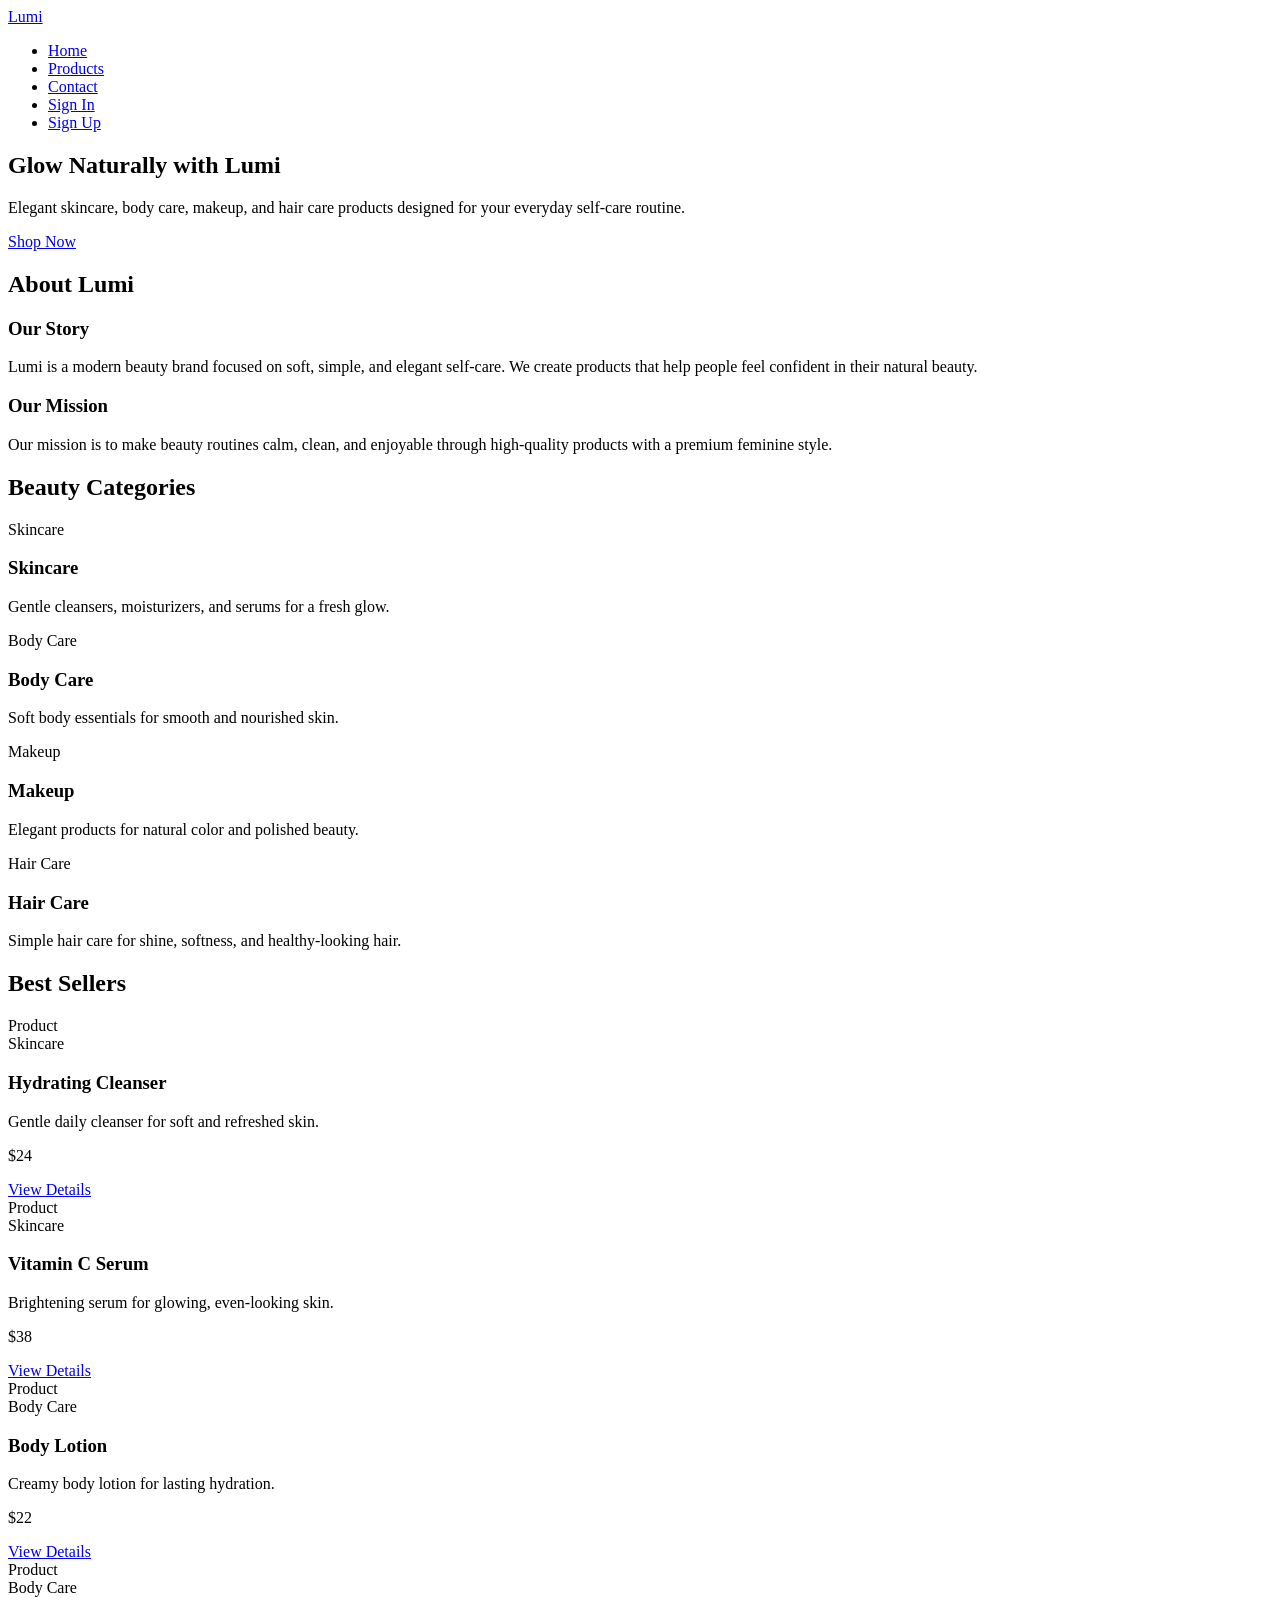
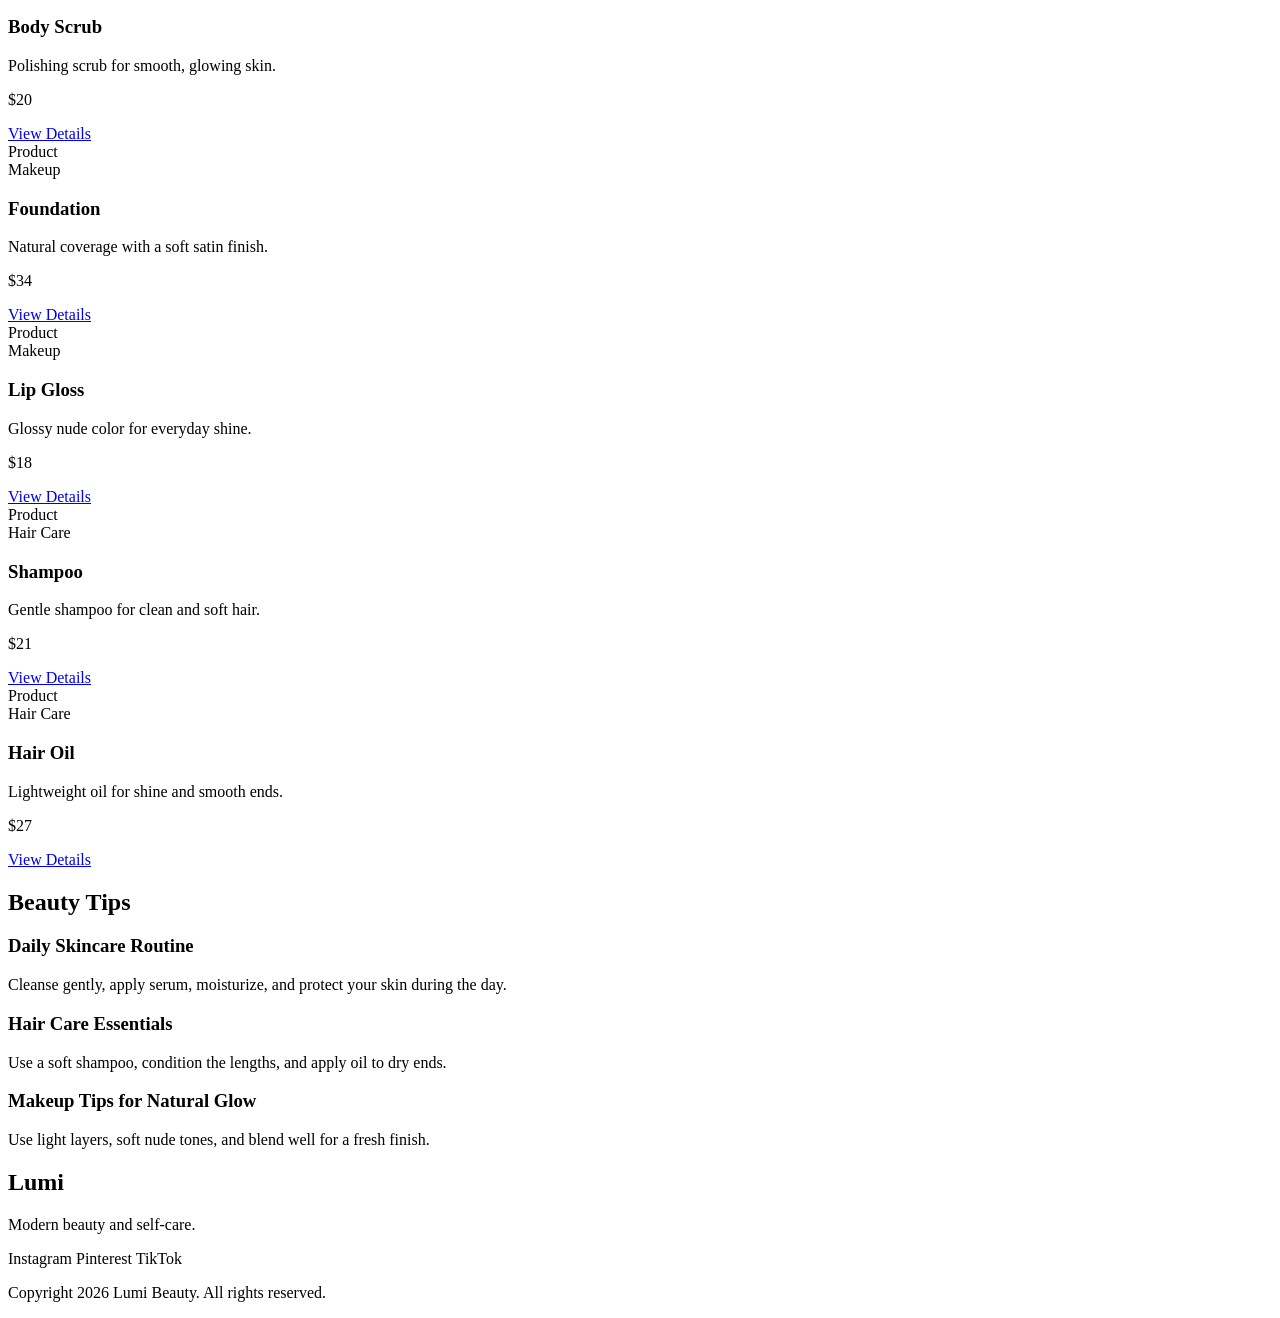
==== index.html @ 739fa2cb "add only index.html" ====
<!DOCTYPE html>
<html lang="en">
<head>
  <meta charset="UTF-8">
  <meta name="viewport" content="width=device-width, initial-scale=1.0">
  <title>Lumi Beauty | Home</title>
  <link rel="stylesheet" href="css/style.css">
</head>
<body>
  <header class="site-header">
    <nav class="nav">
      <a class="nav__logo" href="index.html">Lumi</a>
      <ul class="nav__list">
        <li><a class="nav__link nav__link--active" href="index.html">Home</a></li>
        <li><a class="nav__link" href="products.html">Products</a></li>
        <li><a class="nav__link" href="contact.html">Contact</a></li>
        <li><a class="nav__link" href="signin.html">Sign In</a></li>
        <li><a class="nav__link nav__link--button" href="signup.html">Sign Up</a></li>
      </ul>
    </nav>
  </header>

  <main>
    <section class="hero">
      <div class="hero__content">
        <h1 class="hero__title">Glow Naturally with Lumi</h1>
        <p class="hero__text">Elegant skincare, body care, makeup, and hair care products designed for your everyday self-care routine.</p>
        <a class="button button--primary" href="products.html">Shop Now</a>
      </div>
    </section>

    <section class="section about">
      <div class="section__inner">
        <h2 class="section__title">About Lumi</h2>
        <article class="about__card">
          <h3 class="about__subtitle">Our Story</h3>
          <p>Lumi is a modern beauty brand focused on soft, simple, and elegant self-care. We create products that help people feel confident in their natural beauty.</p>
        </article>
        <article class="about__card">
          <h3 class="about__subtitle">Our Mission</h3>
          <p>Our mission is to make beauty routines calm, clean, and enjoyable through high-quality products with a premium feminine style.</p>
        </article>
      </div>
    </section>

    <section class="section section--soft">
      <div class="section__inner">
        <h2 class="section__title">Beauty Categories</h2>
        <div class="category-grid">
          <article class="category-card">
            <div class="category-card__image">Skincare</div>
            <h3 class="category-card__title">Skincare</h3>
            <p class="category-card__text">Gentle cleansers, moisturizers, and serums for a fresh glow.</p>
          </article>
          <article class="category-card">
            <div class="category-card__image">Body Care</div>
            <h3 class="category-card__title">Body Care</h3>
            <p class="category-card__text">Soft body essentials for smooth and nourished skin.</p>
          </article>
          <article class="category-card">
            <div class="category-card__image">Makeup</div>
            <h3 class="category-card__title">Makeup</h3>
            <p class="category-card__text">Elegant products for natural color and polished beauty.</p>
          </article>
          <article class="category-card">
            <div class="category-card__image">Hair Care</div>
            <h3 class="category-card__title">Hair Care</h3>
            <p class="category-card__text">Simple hair care for shine, softness, and healthy-looking hair.</p>
          </article>
        </div>
      </div>
    </section>

    <section class="section">
      <div class="section__inner">
        <h2 class="section__title">Best Sellers</h2>
        <div class="product-grid product-grid--home">
          <article class="product-card">
            <div class="product-card__image">Product</div>
            <span class="product-card__category">Skincare</span>
            <h3 class="product-card__title">Hydrating Cleanser</h3>
            <p class="product-card__text">Gentle daily cleanser for soft and refreshed skin.</p>
            <p class="product-card__price">$24</p>
            <a class="button button--small" href="products.html">View Details</a>
          </article>
          <article class="product-card">
            <div class="product-card__image">Product</div>
            <span class="product-card__category">Skincare</span>
            <h3 class="product-card__title">Vitamin C Serum</h3>
            <p class="product-card__text">Brightening serum for glowing, even-looking skin.</p>
            <p class="product-card__price">$38</p>
            <a class="button button--small" href="products.html">View Details</a>
          </article>
          <article class="product-card">
            <div class="product-card__image">Product</div>
            <span class="product-card__category">Body Care</span>
            <h3 class="product-card__title">Body Lotion</h3>
            <p class="product-card__text">Creamy body lotion for lasting hydration.</p>
            <p class="product-card__price">$22</p>
            <a class="button button--small" href="products.html">View Details</a>
          </article>
          <article class="product-card">
            <div class="product-card__image">Product</div>
            <span class="product-card__category">Body Care</span>
            <h3 class="product-card__title">Body Scrub</h3>
            <p class="product-card__text">Polishing scrub for smooth, glowing skin.</p>
            <p class="product-card__price">$20</p>
            <a class="button button--small" href="products.html">View Details</a>
          </article>
          <article class="product-card">
            <div class="product-card__image">Product</div>
            <span class="product-card__category">Makeup</span>
            <h3 class="product-card__title">Foundation</h3>
            <p class="product-card__text">Natural coverage with a soft satin finish.</p>
            <p class="product-card__price">$34</p>
            <a class="button button--small" href="products.html">View Details</a>
          </article>
          <article class="product-card">
            <div class="product-card__image">Product</div>
            <span class="product-card__category">Makeup</span>
            <h3 class="product-card__title">Lip Gloss</h3>
            <p class="product-card__text">Glossy nude color for everyday shine.</p>
            <p class="product-card__price">$18</p>
            <a class="button button--small" href="products.html">View Details</a>
          </article>
          <article class="product-card">
            <div class="product-card__image">Product</div>
            <span class="product-card__category">Hair Care</span>
            <h3 class="product-card__title">Shampoo</h3>
            <p class="product-card__text">Gentle shampoo for clean and soft hair.</p>
            <p class="product-card__price">$21</p>
            <a class="button button--small" href="products.html">View Details</a>
          </article>
          <article class="product-card">
            <div class="product-card__image">Product</div>
            <span class="product-card__category">Hair Care</span>
            <h3 class="product-card__title">Hair Oil</h3>
            <p class="product-card__text">Lightweight oil for shine and smooth ends.</p>
            <p class="product-card__price">$27</p>
            <a class="button button--small" href="products.html">View Details</a>
          </article>
        </div>
      </div>
    </section>

    <section class="section section--soft">
      <div class="section__inner">
        <h2 class="section__title">Beauty Tips</h2>
        <div class="tip-grid">
          <article class="tip-card">
            <h3>Daily Skincare Routine</h3>
            <p>Cleanse gently, apply serum, moisturize, and protect your skin during the day.</p>
          </article>
          <article class="tip-card">
            <h3>Hair Care Essentials</h3>
            <p>Use a soft shampoo, condition the lengths, and apply oil to dry ends.</p>
          </article>
          <article class="tip-card">
            <h3>Makeup Tips for Natural Glow</h3>
            <p>Use light layers, soft nude tones, and blend well for a fresh finish.</p>
          </article>
        </div>
      </div>
    </section>
  </main>

  <footer class="footer">
    <div class="footer__inner">
      <div>
        <h2 class="footer__logo">Lumi</h2>
        <p>Modern beauty and self-care.</p>
      </div>
     
      
      <div class="footer__social">
        <span>Instagram</span>
        <span>Pinterest</span>
        <span>TikTok</span>
      </div>
    </div>
    <p class="footer__copy">Copyright 2026 Lumi Beauty. All rights reserved.</p>
  </footer>
</body>
</html>
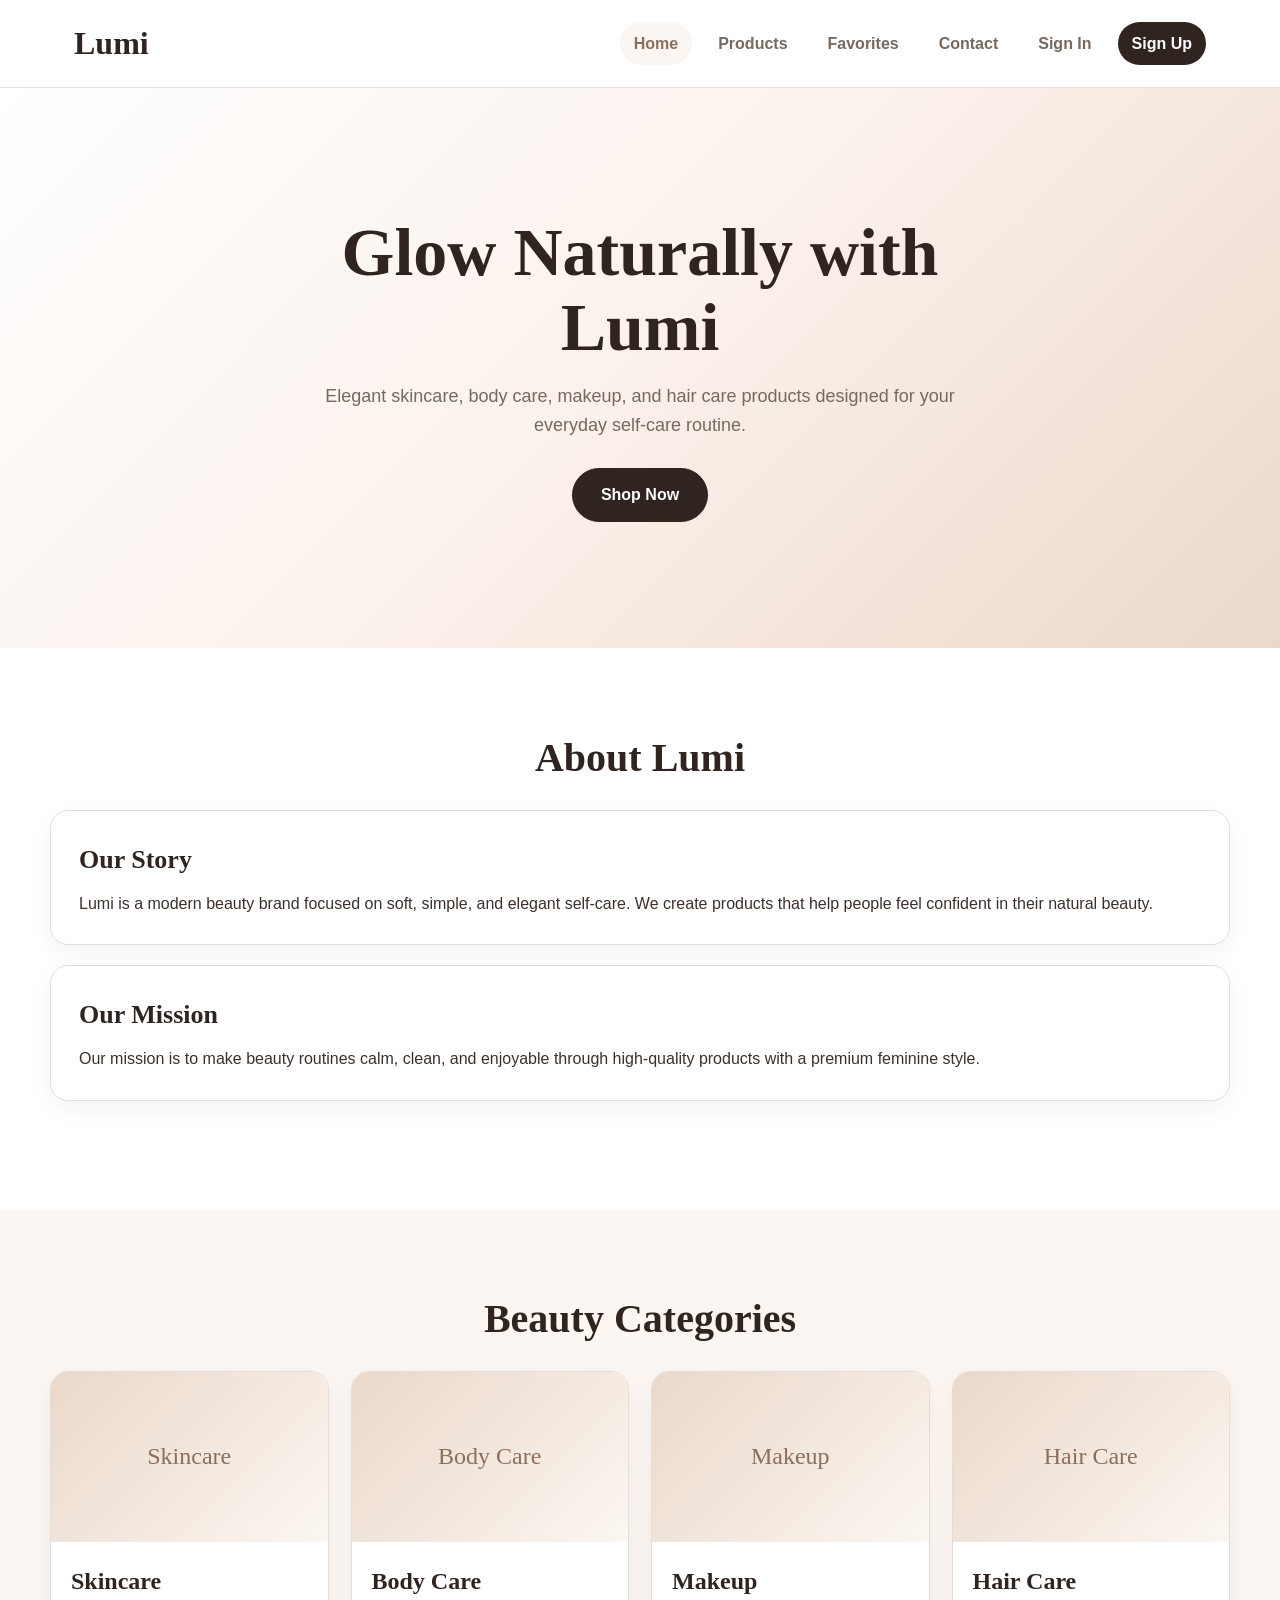
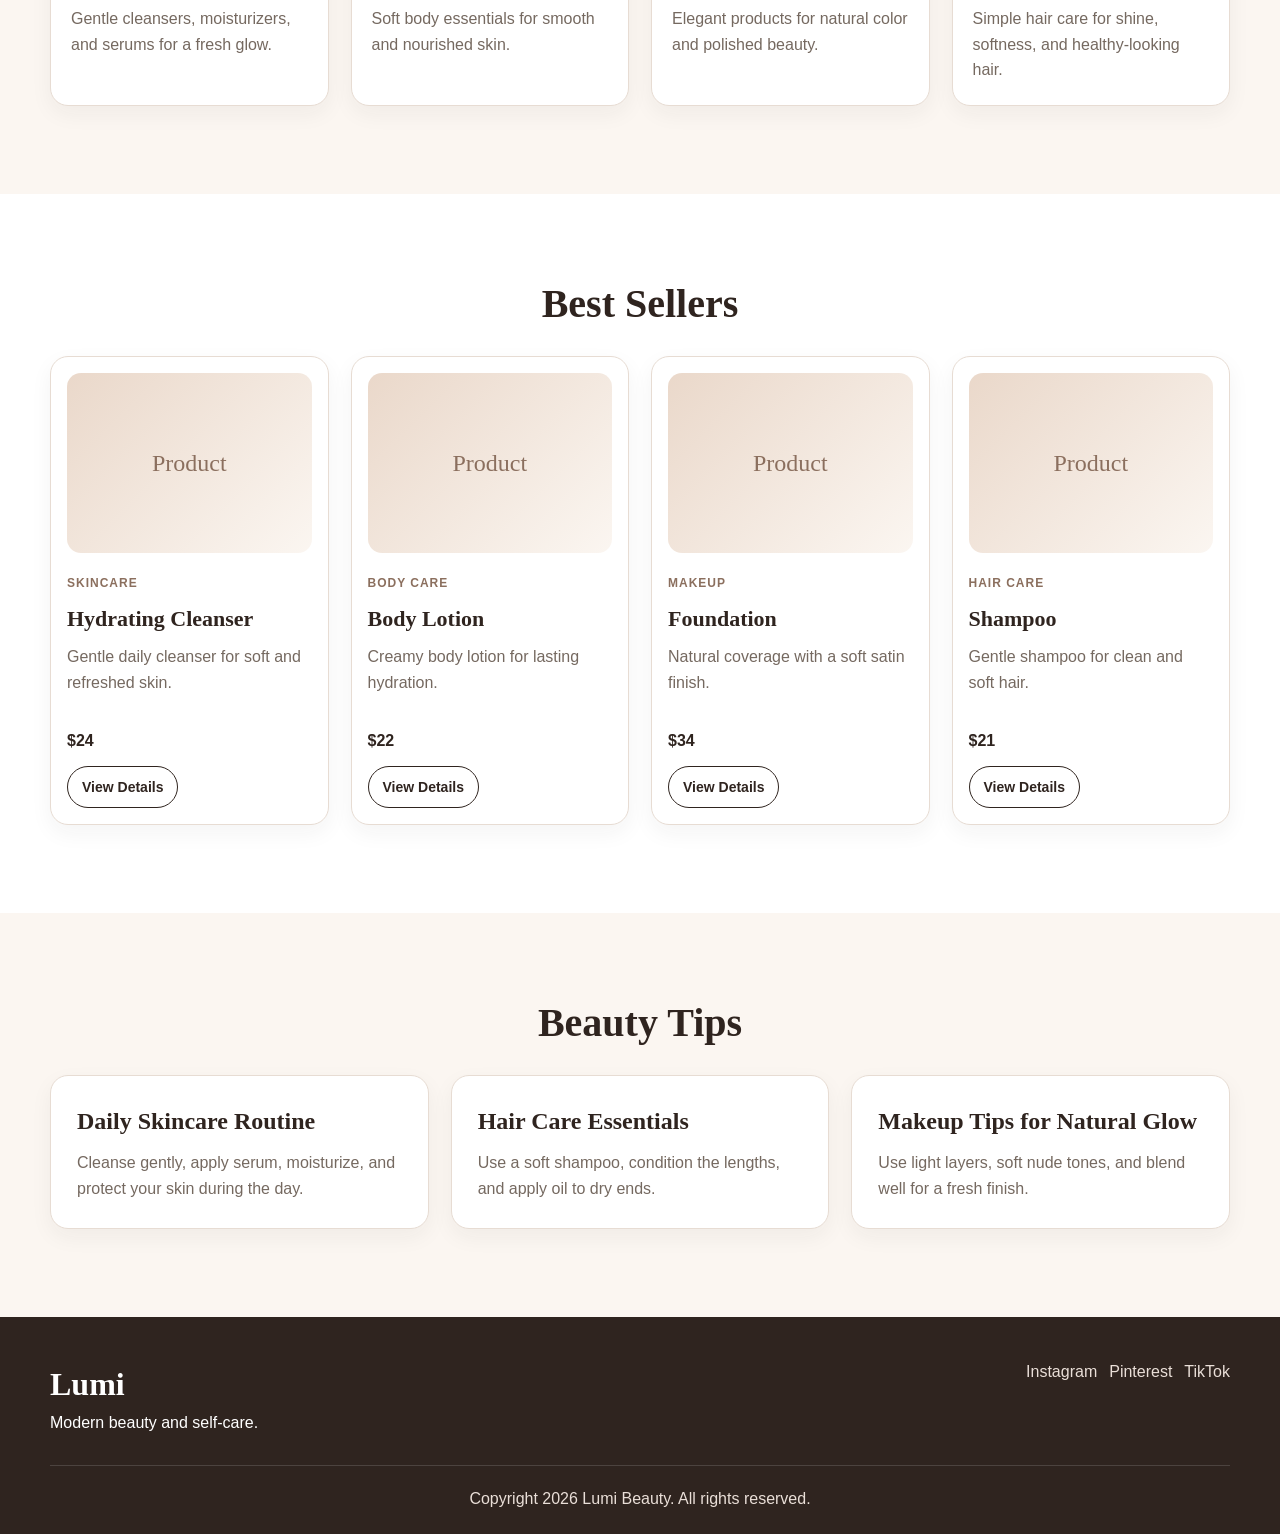
==== commit e7e706f9: "Add favorites page" ====
--- a/index.html
+++ b/index.html
@@ -13,6 +13,7 @@
       <ul class="nav__list">
         <li><a class="nav__link nav__link--active" href="index.html">Home</a></li>
         <li><a class="nav__link" href="products.html">Products</a></li>
+        <li><a class="nav__link" href="favorites.html">Favorites</a></li>
         <li><a class="nav__link" href="contact.html">Contact</a></li>
         <li><a class="nav__link" href="signin.html">Sign In</a></li>
         <li><a class="nav__link nav__link--button" href="signup.html">Sign Up</a></li>
@@ -83,14 +84,7 @@
             <p class="product-card__price">$24</p>
             <a class="button button--small" href="products.html">View Details</a>
           </article>
-          <article class="product-card">
-            <div class="product-card__image">Product</div>
-            <span class="product-card__category">Skincare</span>
-            <h3 class="product-card__title">Vitamin C Serum</h3>
-            <p class="product-card__text">Brightening serum for glowing, even-looking skin.</p>
-            <p class="product-card__price">$38</p>
-            <a class="button button--small" href="products.html">View Details</a>
-          </article>
+          
           <article class="product-card">
             <div class="product-card__image">Product</div>
             <span class="product-card__category">Body Care</span>
@@ -99,14 +93,7 @@
             <p class="product-card__price">$22</p>
             <a class="button button--small" href="products.html">View Details</a>
           </article>
-          <article class="product-card">
-            <div class="product-card__image">Product</div>
-            <span class="product-card__category">Body Care</span>
-            <h3 class="product-card__title">Body Scrub</h3>
-            <p class="product-card__text">Polishing scrub for smooth, glowing skin.</p>
-            <p class="product-card__price">$20</p>
-            <a class="button button--small" href="products.html">View Details</a>
-          </article>
+          
           <article class="product-card">
             <div class="product-card__image">Product</div>
             <span class="product-card__category">Makeup</span>
@@ -115,14 +102,7 @@
             <p class="product-card__price">$34</p>
             <a class="button button--small" href="products.html">View Details</a>
           </article>
-          <article class="product-card">
-            <div class="product-card__image">Product</div>
-            <span class="product-card__category">Makeup</span>
-            <h3 class="product-card__title">Lip Gloss</h3>
-            <p class="product-card__text">Glossy nude color for everyday shine.</p>
-            <p class="product-card__price">$18</p>
-            <a class="button button--small" href="products.html">View Details</a>
-          </article>
+         
           <article class="product-card">
             <div class="product-card__image">Product</div>
             <span class="product-card__category">Hair Care</span>
@@ -131,14 +111,7 @@
             <p class="product-card__price">$21</p>
             <a class="button button--small" href="products.html">View Details</a>
           </article>
-          <article class="product-card">
-            <div class="product-card__image">Product</div>
-            <span class="product-card__category">Hair Care</span>
-            <h3 class="product-card__title">Hair Oil</h3>
-            <p class="product-card__text">Lightweight oil for shine and smooth ends.</p>
-            <p class="product-card__price">$27</p>
-            <a class="button button--small" href="products.html">View Details</a>
-          </article>
+          
         </div>
       </div>
     </section>
--- a/css/style.css
+++ b/css/style.css
@@ -0,0 +1,557 @@
+:root {
+  --primary-color: #8b6f5e;
+  --secondary-color: #ead8ca;
+  --spacing: 24px;
+  --dark-color: #2f241f;
+  --text-color: #3d302b;
+  --muted-color: #756960;
+  --light-color: #ffffff;
+  --soft-color: #fbf6f1;
+  --border-color: #e7dcd3;
+  --shadow: 0 14px 35px rgba(47, 36, 31, 0.1);
+  --radius: 18px;
+  --transition: 0.3s ease;
+}
+
+* {
+  box-sizing: border-box;
+  margin: 0;
+  padding: 0;
+}
+
+html {
+  scroll-behavior: smooth;
+}
+
+body {
+  background: var(--light-color);
+  color: var(--text-color);
+  font-family: Arial, Helvetica, sans-serif;
+  line-height: 1.6;
+}
+
+a {
+  color: inherit;
+  text-decoration: none;
+}
+
+button,
+input,
+select {
+  font: inherit;
+}
+
+.site-header {
+  background: var(--light-color);
+  border-bottom: 1px solid var(--border-color);
+  position: sticky;
+  top: 0;
+  z-index: 10;
+}
+
+.nav {
+  align-items: center;
+  display: flex;
+  justify-content: space-between;
+  margin: 0 auto;
+  max-width: 1180px;
+  padding: 18px var(--spacing);
+}
+
+.nav__logo,
+.footer__logo {
+  color: var(--dark-color);
+  font-family: Georgia, "Times New Roman", serif;
+  font-size: 32px;
+  font-weight: 700;
+}
+
+.nav__list {
+  align-items: center;
+  display: flex;
+  gap: 12px;
+  list-style: none;
+}
+
+.nav__link {
+  border-radius: 999px;
+  color: var(--muted-color);
+  display: inline-block;
+  font-weight: 700;
+  padding: 9px 14px;
+  transition: var(--transition);
+}
+
+.nav__link:hover,
+.nav__link--active {
+  background: var(--soft-color);
+  color: var(--primary-color);
+}
+
+.nav__link--button {
+  background: var(--dark-color);
+  color: var(--light-color);
+}
+
+.nav__link--button:hover {
+  background: var(--primary-color);
+  color: var(--light-color);
+}
+
+.hero {
+  align-items: center;
+  background: linear-gradient(135deg, #ffffff, #fbf1eb, #ead8ca);
+  display: flex;
+  min-height: 560px;
+  padding: 80px var(--spacing);
+  text-align: center;
+}
+
+.hero__content {
+  margin: 0 auto;
+  max-width: 760px;
+}
+
+.hero__title,
+.page-hero__title,
+.section__title,
+.auth-card__title {
+  color: var(--dark-color);
+  font-family: Georgia, "Times New Roman", serif;
+  line-height: 1.1;
+}
+
+.hero__title {
+  font-size: 60px;
+  margin-bottom: 18px;
+}
+
+.hero__text {
+  color: var(--muted-color);
+  font-size: 18px;
+  margin: 0 auto 28px;
+  max-width: 650px;
+}
+
+.button {
+  border: 1px solid var(--dark-color);
+  border-radius: 999px;
+  cursor: pointer;
+  display: inline-block;
+  font-weight: 700;
+  text-align: center;
+  transition: var(--transition);
+}
+
+.button:hover {
+  transform: translateY(-2px);
+}
+
+.button--primary {
+  background: var(--dark-color);
+  color: var(--light-color);
+  padding: 13px 28px;
+}
+
+.button--primary:hover {
+  background: var(--primary-color);
+  border-color: var(--primary-color);
+  box-shadow: var(--shadow);
+}
+
+.button--small {
+  background: transparent;
+  color: var(--dark-color);
+  font-size: 14px;
+  margin-top: 12px;
+  padding: 9px 14px;
+}
+
+.button--small:hover {
+  background: var(--dark-color);
+  color: var(--light-color);
+}
+
+.section {
+  padding: 72px var(--spacing);
+}
+
+.section--soft {
+  background: var(--soft-color);
+}
+
+.section__inner {
+  margin: 0 auto;
+  max-width: 1180px;
+}
+
+.section__title {
+  font-size: 40px;
+  margin-bottom: 30px;
+  text-align: center;
+}
+
+.about__card,
+.category-card,
+.product-card,
+.tip-card,
+.auth-card {
+  background: var(--light-color);
+  border: 1px solid var(--border-color);
+  border-radius: var(--radius);
+  box-shadow: 0 8px 22px rgba(47, 36, 31, 0.05);
+}
+
+.about__card {
+  margin-bottom: 20px;
+  padding: 28px;
+}
+
+.about__subtitle {
+  color: var(--dark-color);
+  font-family: Georgia, "Times New Roman", serif;
+  font-size: 26px;
+  margin-bottom: 10px;
+}
+
+.category-grid {
+  display: grid;
+  gap: 22px;
+  grid-template-columns: repeat(4, 1fr);
+}
+
+.category-card,
+.product-card,
+.tip-card {
+  overflow: hidden;
+  transition: var(--transition);
+}
+
+.category-card:hover,
+.product-card:hover,
+.tip-card:hover {
+  box-shadow: var(--shadow);
+  transform: translateY(-6px);
+}
+
+.category-card__image,
+.product-card__image {
+  align-items: center;
+  background: linear-gradient(135deg, var(--secondary-color), var(--soft-color));
+  color: var(--primary-color);
+  display: flex;
+  font-family: Georgia, "Times New Roman", serif;
+  font-size: 24px;
+  height: 170px;
+  justify-content: center;
+}
+
+.category-card__title,
+.product-card__title,
+.tip-card h3 {
+  color: var(--dark-color);
+  font-family: Georgia, "Times New Roman", serif;
+}
+
+.category-card__title {
+  font-size: 24px;
+  padding: 20px 20px 6px;
+}
+
+.category-card__text {
+  color: var(--muted-color);
+  padding: 0 20px 22px;
+}
+
+.product-grid {
+  display: grid;
+  gap: 22px;
+  grid-template-columns: repeat(3, 1fr);
+}
+
+.product-grid--home {
+  grid-template-columns: repeat(4, 1fr);
+}
+
+.product-card {
+  padding: 16px;
+}
+
+.product-card__image {
+  border-radius: 14px;
+  height: 180px;
+  margin-bottom: 16px;
+}
+
+.product-card__category {
+  color: var(--primary-color);
+  display: inline-block;
+  font-size: 12px;
+  font-weight: 700;
+  letter-spacing: 1px;
+  margin-bottom: 8px;
+  text-transform: uppercase;
+}
+
+.product-card__title {
+  font-size: 22px;
+  margin-bottom: 8px;
+}
+
+.product-card__text {
+  color: var(--muted-color);
+  min-height: 72px;
+}
+
+.product-card__price {
+  color: var(--dark-color);
+  font-weight: 700;
+  margin-top: 12px;
+}
+
+.favorites-empty {
+  background: var(--soft-color);
+  border: 1px solid var(--border-color);
+  border-radius: var(--radius);
+  margin: 0 auto;
+  max-width: 560px;
+  padding: 36px;
+  text-align: center;
+}
+
+.favorites-empty h2 {
+  color: var(--dark-color);
+  font-family: Georgia, "Times New Roman", serif;
+  font-size: 32px;
+  margin-bottom: 10px;
+}
+
+.favorites-empty p {
+  color: var(--muted-color);
+  margin-bottom: 22px;
+}
+
+.tip-grid {
+  display: grid;
+  gap: 22px;
+  grid-template-columns: repeat(3, 1fr);
+}
+
+.tip-card {
+  padding: 26px;
+}
+
+.tip-card h3 {
+  font-size: 24px;
+  margin-bottom: 10px;
+}
+
+.tip-card p {
+  color: var(--muted-color);
+}
+
+.page-hero {
+  background: var(--soft-color);
+  padding: 72px var(--spacing);
+  text-align: center;
+}
+
+.page-hero__title {
+  font-size: 48px;
+  margin-bottom: 14px;
+}
+
+.page-hero__text {
+  color: var(--muted-color);
+  font-size: 18px;
+}
+
+
+.category-nav {
+  align-items: center;
+  background: var(--light-color);
+  border-bottom: 1px solid var(--border-color);
+  display: flex;
+  flex-wrap: wrap;
+  gap: 12px;
+  justify-content: center;
+  padding: 18px var(--spacing);
+}
+
+.category-nav__link {
+  border: 1px solid var(--border-color);
+  border-radius: 999px;
+  color: var(--primary-color);
+  font-weight: 700;
+  padding: 9px 16px;
+  transition: var(--transition);
+}
+
+.category-nav__link:hover {
+  background: var(--primary-color);
+  color: var(--light-color);
+}
+
+.form-field__textarea {
+  resize: vertical;
+  min-height: 130px;
+}
+
+.auth {
+  align-items: center;
+  background: linear-gradient(135deg, #ffffff, #fbf3ed);
+  display: flex;
+  justify-content: center;
+  min-height: 680px;
+  padding: 48px var(--spacing);
+}
+
+.auth__section {
+  max-width: 460px;
+  width: 100%;
+}
+
+.auth-card {
+  padding: 34px;
+}
+
+.auth-card__title {
+  font-size: 38px;
+  margin-bottom: 24px;
+  text-align: center;
+}
+
+.form-field {
+  margin-bottom: 18px;
+}
+
+.form-field__label {
+  color: var(--dark-color);
+  display: block;
+  font-weight: 700;
+  margin-bottom: 7px;
+}
+
+.form-field__input {
+  border: 1px solid var(--border-color);
+  border-radius: 12px;
+  outline: none;
+  padding: 12px 14px;
+  width: 100%;
+}
+
+.form-field__input:focus {
+  border-color: var(--primary-color);
+  box-shadow: 0 0 0 4px rgba(139, 111, 94, 0.12);
+}
+
+.form-check {
+  align-items: center;
+  display: flex;
+  gap: 10px;
+  margin: 18px 0;
+}
+
+.form-check__input {
+  accent-color: var(--primary-color);
+}
+
+.form-check__label {
+  color: var(--muted-color);
+}
+
+.auth-card__button {
+  width: 100%;
+}
+
+.auth-card__text {
+  color: var(--muted-color);
+  margin-top: 18px;
+  text-align: center;
+}
+
+.auth-card__text a {
+  color: var(--primary-color);
+  font-weight: 700;
+}
+
+.footer {
+  background: var(--dark-color);
+  color: var(--light-color);
+  padding: 42px var(--spacing) 22px;
+}
+
+.footer__inner {
+  align-items: flex-start;
+  display: flex;
+  gap: 28px;
+  justify-content: space-between;
+  margin: 0 auto;
+  max-width: 1180px;
+}
+
+.footer__logo {
+  color: var(--light-color);
+}
+
+.footer__social {
+  display: flex;
+  flex-wrap: wrap;
+  gap: 12px;
+}
+
+.footer__social span,
+.footer__copy {
+  color: #eadfd8;
+}
+
+.footer__copy {
+  border-top: 1px solid rgba(255, 255, 255, 0.14);
+  margin: 30px auto 0;
+  max-width: 1180px;
+  padding-top: 20px;
+  text-align: center;
+}
+
+@media (max-width: 600px) {
+  :root {
+    --spacing: 18px;
+  }
+
+  .nav,
+  .nav__list,
+  .footer__inner {
+    flex-direction: column;
+  }
+
+  .hero__title {
+    font-size: 40px;
+  }
+
+  .page-hero__title,
+  .section__title {
+    font-size: 34px;
+  }
+
+  .category-grid,
+  .product-grid,
+  .product-grid--home,
+  .tip-grid {
+    grid-template-columns: 1fr;
+  }
+
+  .auth-card {
+    padding: 24px;
+  }
+}
+
+@media (min-width: 1024px) {
+  .section {
+    padding-bottom: 88px;
+    padding-top: 88px;
+  }
+
+  .hero__title {
+    font-size: 68px;
+  }
+}
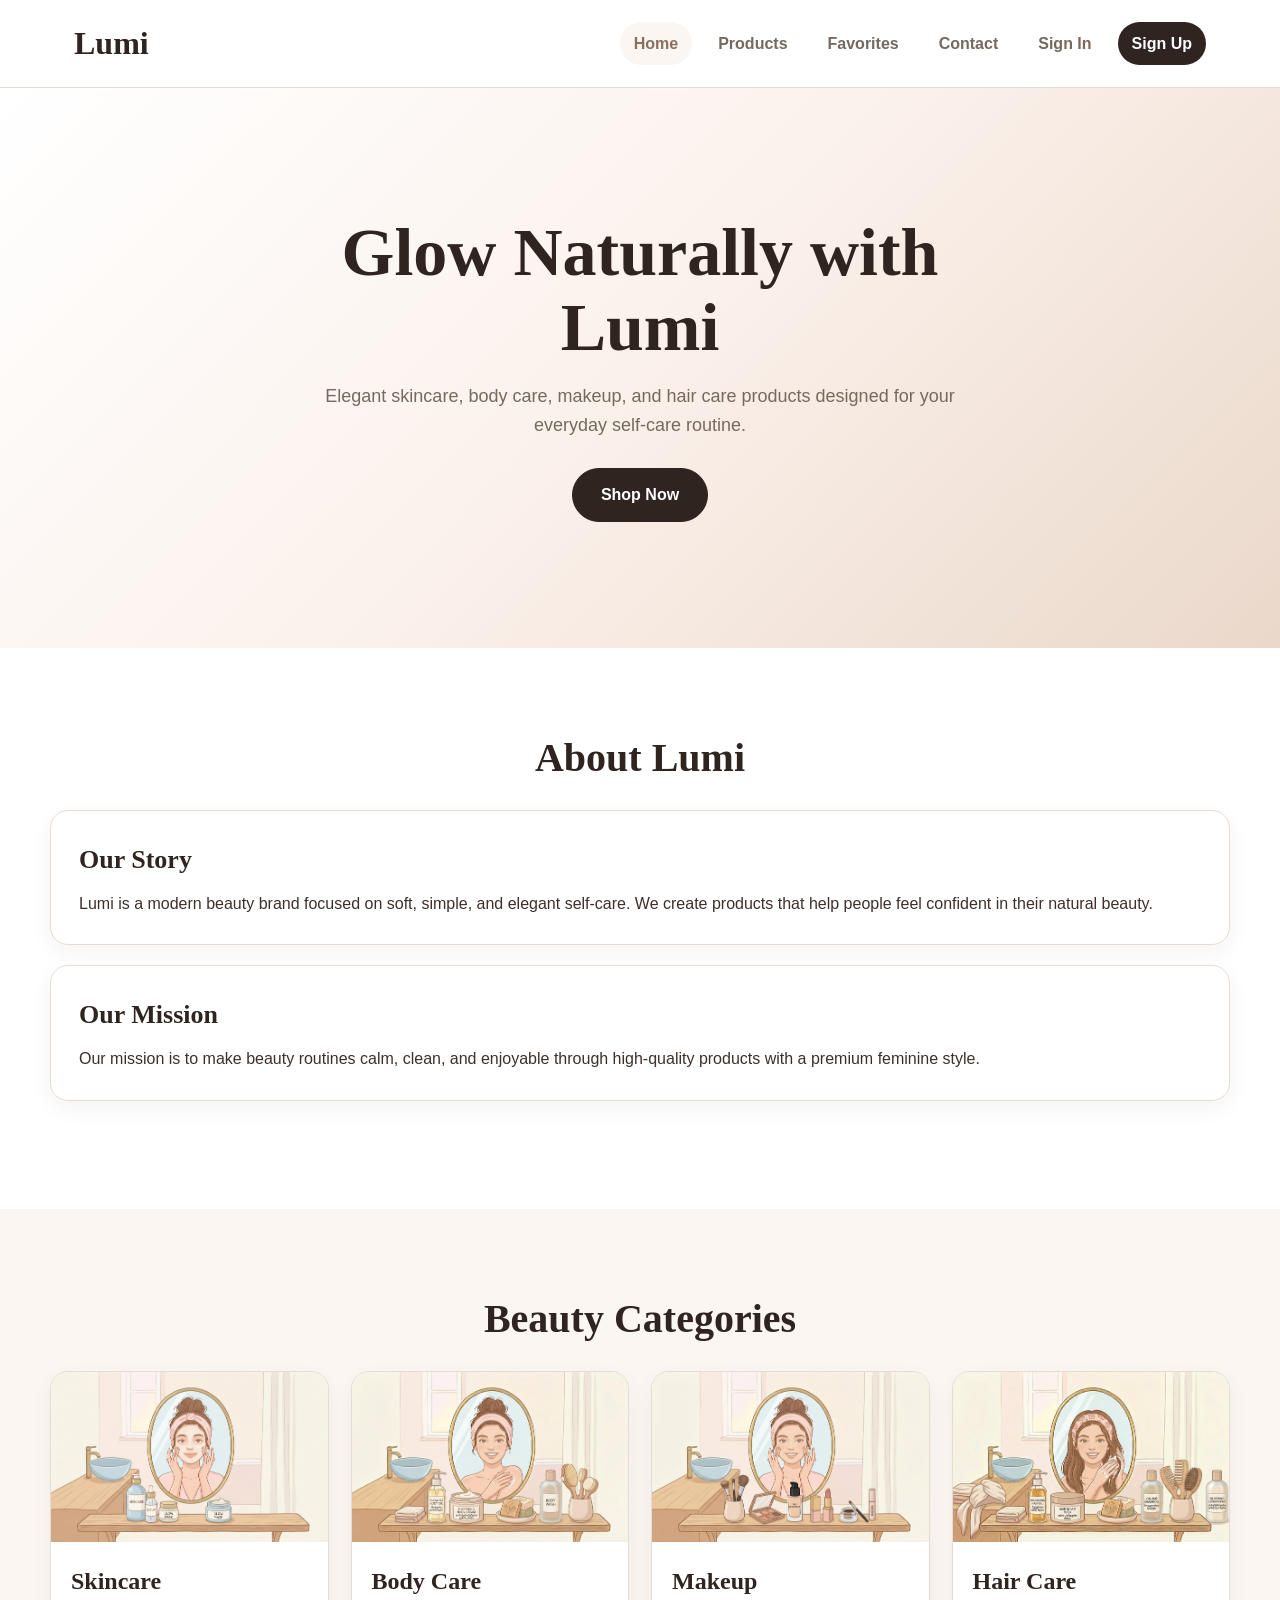
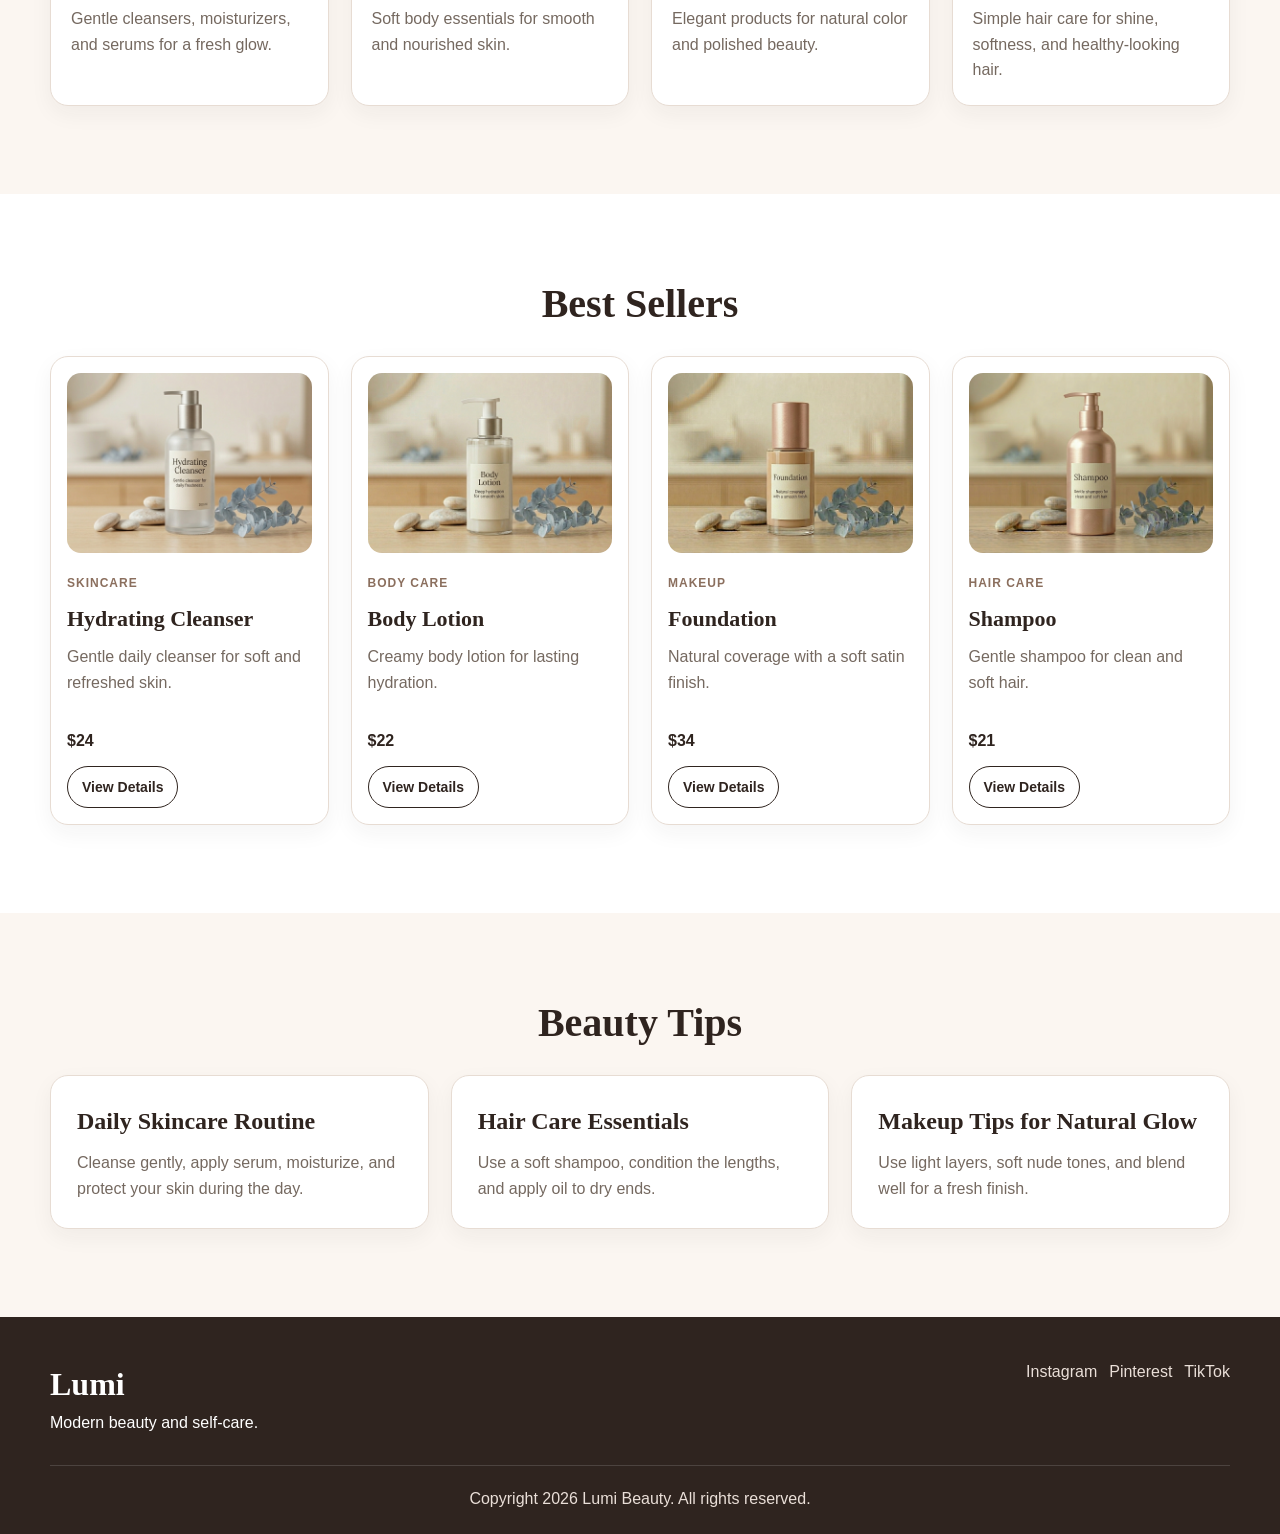
==== commit bcd79f67: "Added images and updated styles" ====
--- a/index.html
+++ b/index.html
@@ -47,24 +47,34 @@
     <section class="section section--soft">
       <div class="section__inner">
         <h2 class="section__title">Beauty Categories</h2>
+
         <div class="category-grid">
           <article class="category-card">
-            <div class="category-card__image">Skincare</div>
+            <div class="category-card__image">
+              <img src="assets/skincare.png" alt="skincare category image">
+            </div>
             <h3 class="category-card__title">Skincare</h3>
             <p class="category-card__text">Gentle cleansers, moisturizers, and serums for a fresh glow.</p>
           </article>
+
           <article class="category-card">
-            <div class="category-card__image">Body Care</div>
+            <div class="category-card__image">
+              <img src="assets/bodycare.png" alt="body care category image">
+            </div>
             <h3 class="category-card__title">Body Care</h3>
             <p class="category-card__text">Soft body essentials for smooth and nourished skin.</p>
           </article>
           <article class="category-card">
-            <div class="category-card__image">Makeup</div>
+            <div class="category-card__image">
+              <img src="assets/makeup.png" alt="makeup category image">
+                </div>
             <h3 class="category-card__title">Makeup</h3>
             <p class="category-card__text">Elegant products for natural color and polished beauty.</p>
           </article>
           <article class="category-card">
-            <div class="category-card__image">Hair Care</div>
+            <div class="category-card__image">
+              <img src="assets/haircare.png" alt="hair care category image">
+              </div>
             <h3 class="category-card__title">Hair Care</h3>
             <p class="category-card__text">Simple hair care for shine, softness, and healthy-looking hair.</p>
           </article>
@@ -75,9 +85,12 @@
     <section class="section">
       <div class="section__inner">
         <h2 class="section__title">Best Sellers</h2>
+
         <div class="product-grid product-grid--home">
           <article class="product-card">
-            <div class="product-card__image">Product</div>
+            <div class="product-card__image">
+              <img src="assets/skincare1.png" alt="Hydrating Cleanser image">
+            </div>
             <span class="product-card__category">Skincare</span>
             <h3 class="product-card__title">Hydrating Cleanser</h3>
             <p class="product-card__text">Gentle daily cleanser for soft and refreshed skin.</p>
@@ -86,7 +99,9 @@
           </article>
           
           <article class="product-card">
-            <div class="product-card__image">Product</div>
+            <div class="product-card__image">
+              <img src="assets/bodycare1.png" alt="Body Lotion image">
+            </div>
             <span class="product-card__category">Body Care</span>
             <h3 class="product-card__title">Body Lotion</h3>
             <p class="product-card__text">Creamy body lotion for lasting hydration.</p>
@@ -95,7 +110,9 @@
           </article>
           
           <article class="product-card">
-            <div class="product-card__image">Product</div>
+            <div class="product-card__image">
+              <img src="assets/makeup1.png" alt="Foundation image">
+            </div>
             <span class="product-card__category">Makeup</span>
             <h3 class="product-card__title">Foundation</h3>
             <p class="product-card__text">Natural coverage with a soft satin finish.</p>
@@ -104,7 +121,9 @@
           </article>
          
           <article class="product-card">
-            <div class="product-card__image">Product</div>
+            <div class="product-card__image">
+              <img src="assets/haircare1.png" alt="Shampoo image">
+            </div>
             <span class="product-card__category">Hair Care</span>
             <h3 class="product-card__title">Shampoo</h3>
             <p class="product-card__text">Gentle shampoo for clean and soft hair.</p>
--- a/css/style.css
+++ b/css/style.css
@@ -244,6 +244,7 @@
   font-size: 24px;
   height: 170px;
   justify-content: center;
+  overflow: hidden;
 }
 
 .category-card__title,
@@ -283,6 +284,14 @@
   margin-bottom: 16px;
 }
 
+.product-card__image img,
+.category-card__image img {
+  width: 100%;
+  height: 100%;
+  object-fit: cover;
+  display: block;
+}
+
 .product-card__category {
   color: var(--primary-color);
   display: inline-block;
@@ -309,28 +318,6 @@
   margin-top: 12px;
 }
 
-.favorites-empty {
-  background: var(--soft-color);
-  border: 1px solid var(--border-color);
-  border-radius: var(--radius);
-  margin: 0 auto;
-  max-width: 560px;
-  padding: 36px;
-  text-align: center;
-}
-
-.favorites-empty h2 {
-  color: var(--dark-color);
-  font-family: Georgia, "Times New Roman", serif;
-  font-size: 32px;
-  margin-bottom: 10px;
-}
-
-.favorites-empty p {
-  color: var(--muted-color);
-  margin-bottom: 22px;
-}
-
 .tip-grid {
   display: grid;
   gap: 22px;
@@ -365,7 +352,6 @@
   color: var(--muted-color);
   font-size: 18px;
 }
-
 
 .category-nav {
   align-items: center;
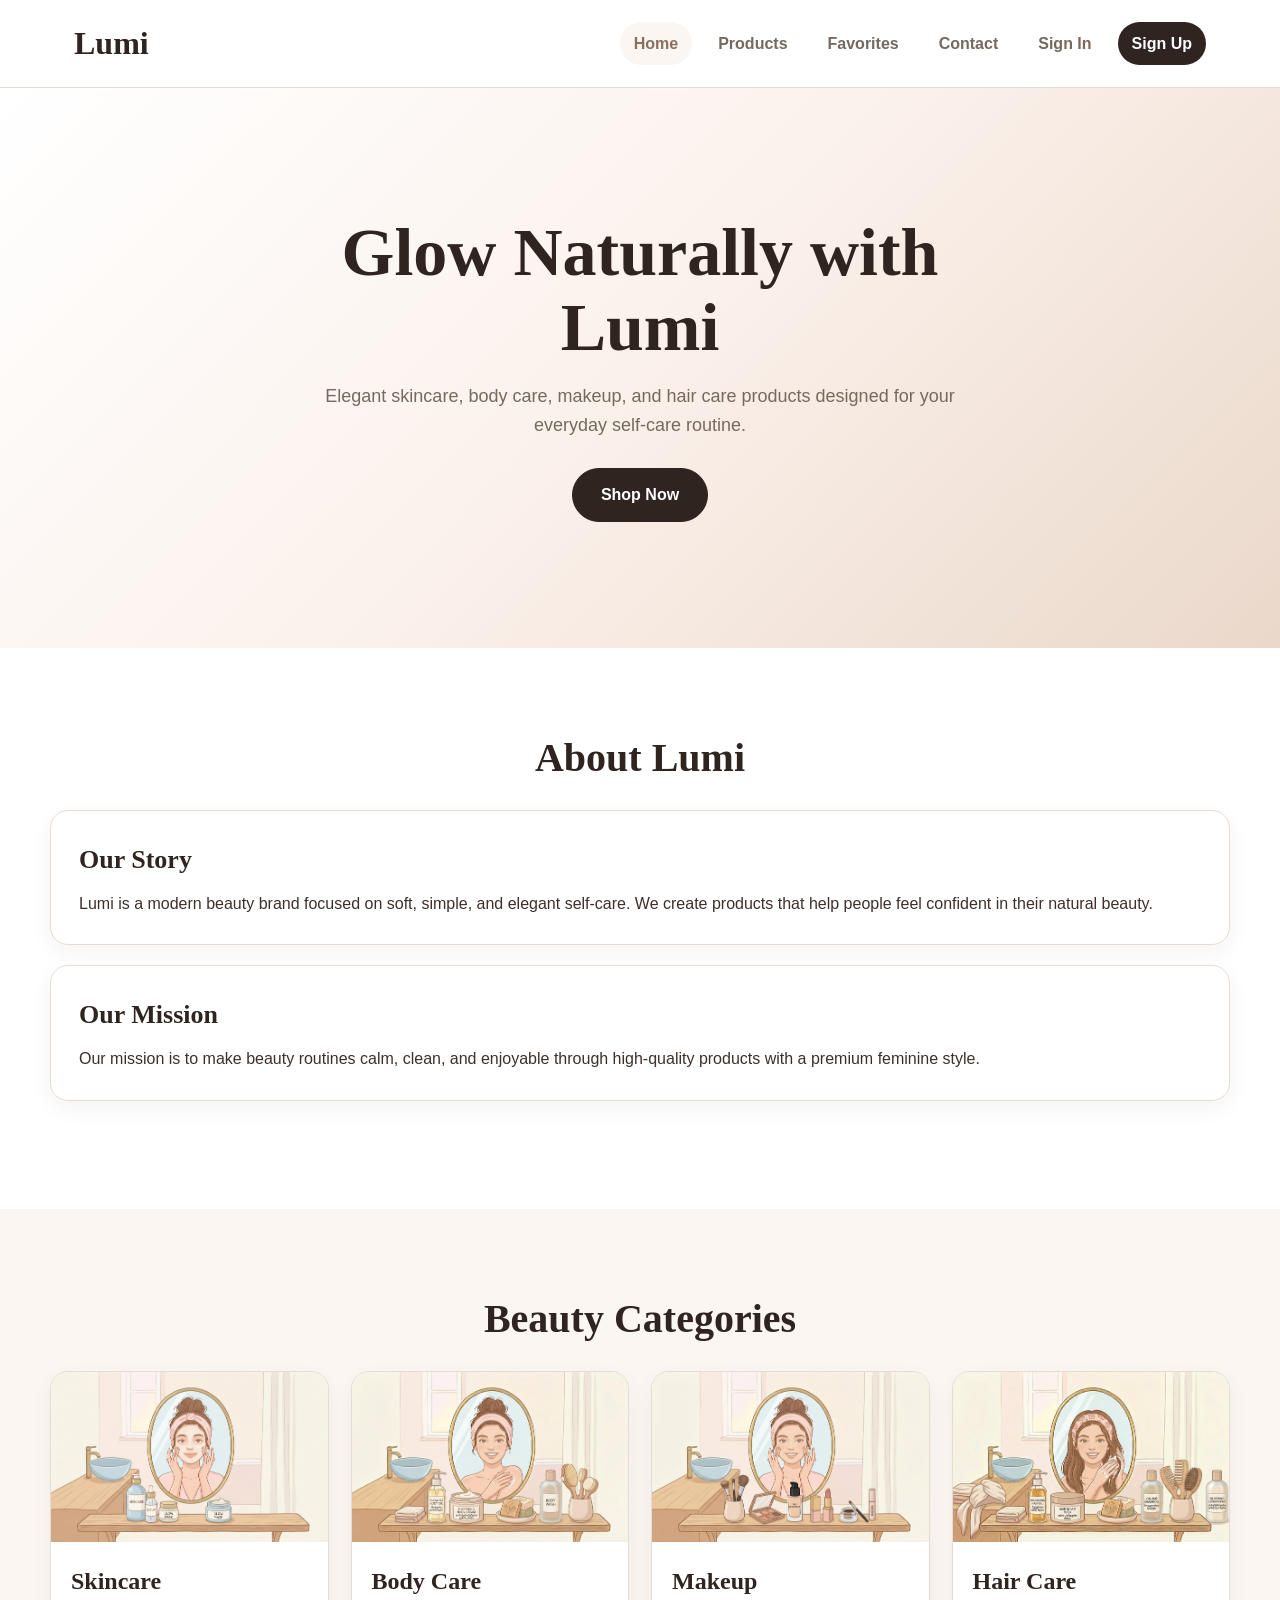
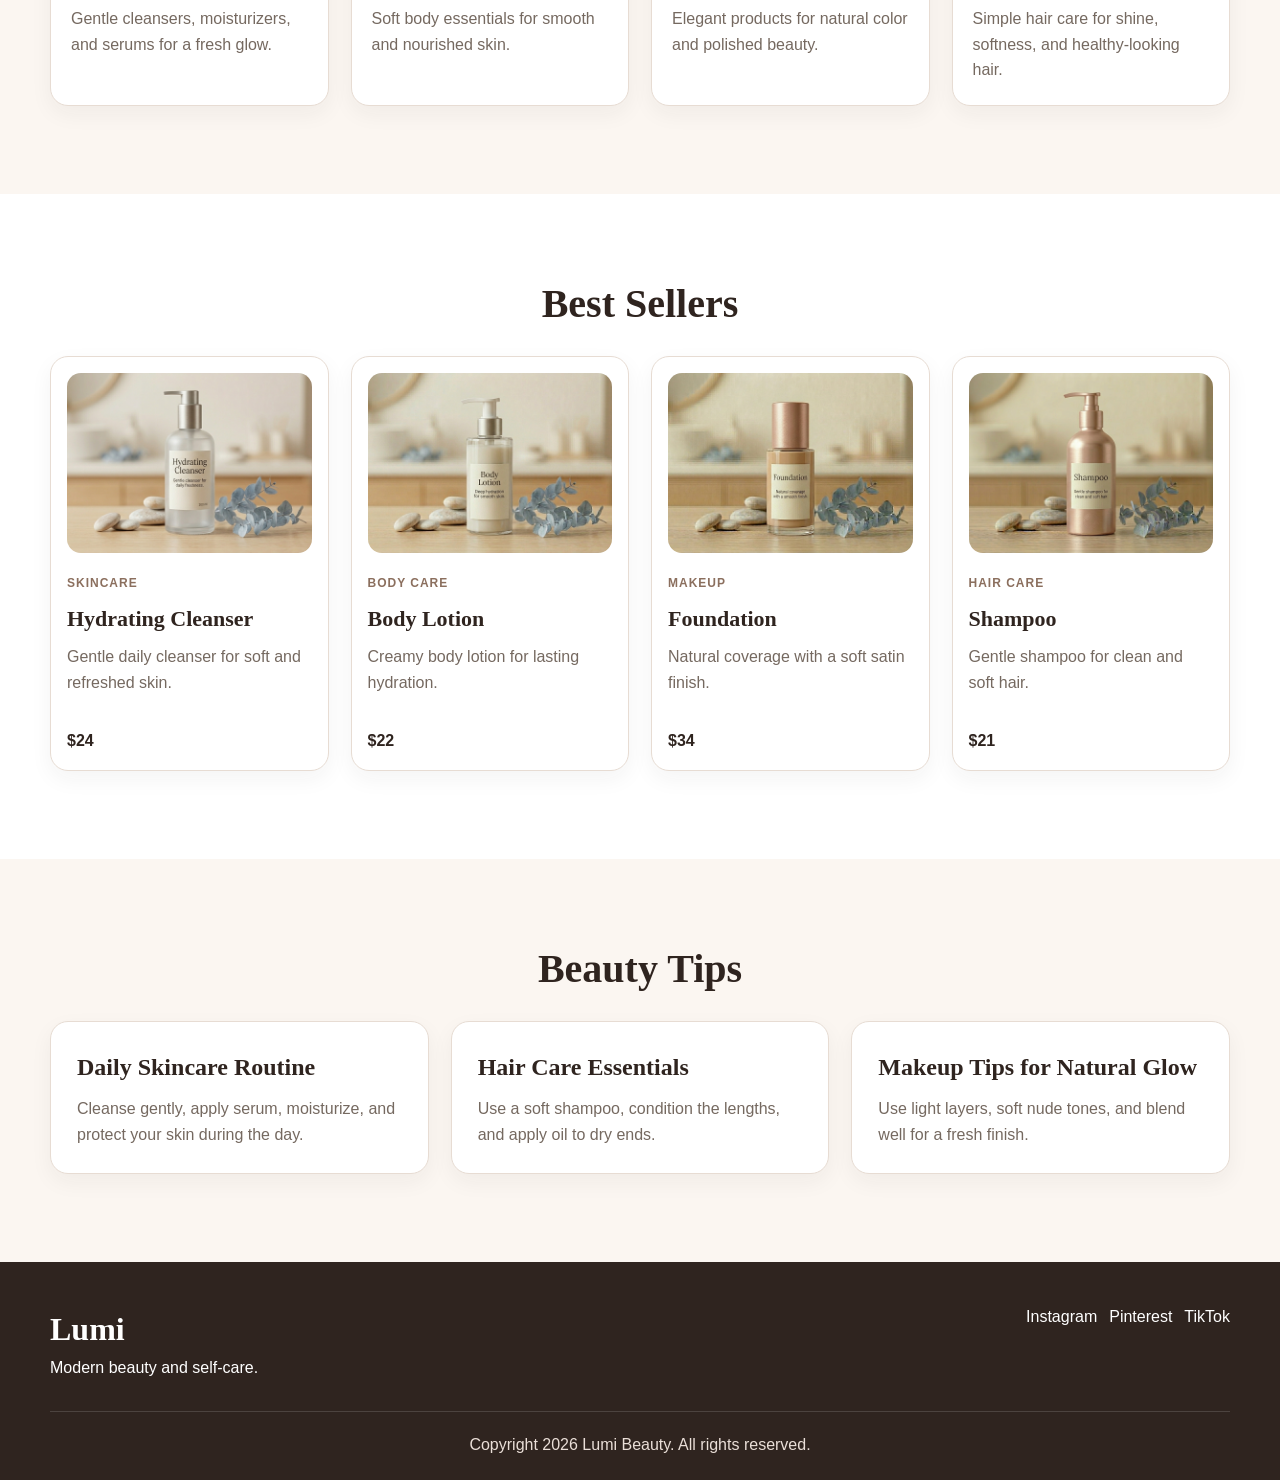
==== commit 0b1c76d4: "Update social links and footer" ====
--- a/index.html
+++ b/index.html
@@ -95,7 +95,6 @@
             <h3 class="product-card__title">Hydrating Cleanser</h3>
             <p class="product-card__text">Gentle daily cleanser for soft and refreshed skin.</p>
             <p class="product-card__price">$24</p>
-            <a class="button button--small" href="products.html">View Details</a>
           </article>
           
           <article class="product-card">
@@ -106,7 +105,6 @@
             <h3 class="product-card__title">Body Lotion</h3>
             <p class="product-card__text">Creamy body lotion for lasting hydration.</p>
             <p class="product-card__price">$22</p>
-            <a class="button button--small" href="products.html">View Details</a>
           </article>
           
           <article class="product-card">
@@ -117,7 +115,6 @@
             <h3 class="product-card__title">Foundation</h3>
             <p class="product-card__text">Natural coverage with a soft satin finish.</p>
             <p class="product-card__price">$34</p>
-            <a class="button button--small" href="products.html">View Details</a>
           </article>
          
           <article class="product-card">
@@ -128,7 +125,6 @@
             <h3 class="product-card__title">Shampoo</h3>
             <p class="product-card__text">Gentle shampoo for clean and soft hair.</p>
             <p class="product-card__price">$21</p>
-            <a class="button button--small" href="products.html">View Details</a>
           </article>
           
         </div>
@@ -164,10 +160,11 @@
       </div>
      
       
-      <div class="footer__social">
-        <span>Instagram</span>
-        <span>Pinterest</span>
-        <span>TikTok</span>
+        <div class="footer__social">
+          <a href="https://instagram.com" target="_blank">Instagram</a>
+          <a href="https://pinterest.com" target="_blank">Pinterest</a>
+          <a href="https://tiktok.com" target="_blank">TikTok</a>
+        </div>
       </div>
     </div>
     <p class="footer__copy">Copyright 2026 Lumi Beauty. All rights reserved.</p>
--- a/css/style.css
+++ b/css/style.css
@@ -486,13 +486,18 @@
   gap: 12px;
 }
 
-.footer__social span,
-.footer__copy {
-  color: #eadfd8;
+.footer__social a {
+  text-decoration: none;
+  transition: var(--transition);
+}
+
+.footer__social a:hover {
+  color: var(--primary-color);
 }
 
 .footer__copy {
   border-top: 1px solid rgba(255, 255, 255, 0.14);
+  color: #eadfd8;
   margin: 30px auto 0;
   max-width: 1180px;
   padding-top: 20px;
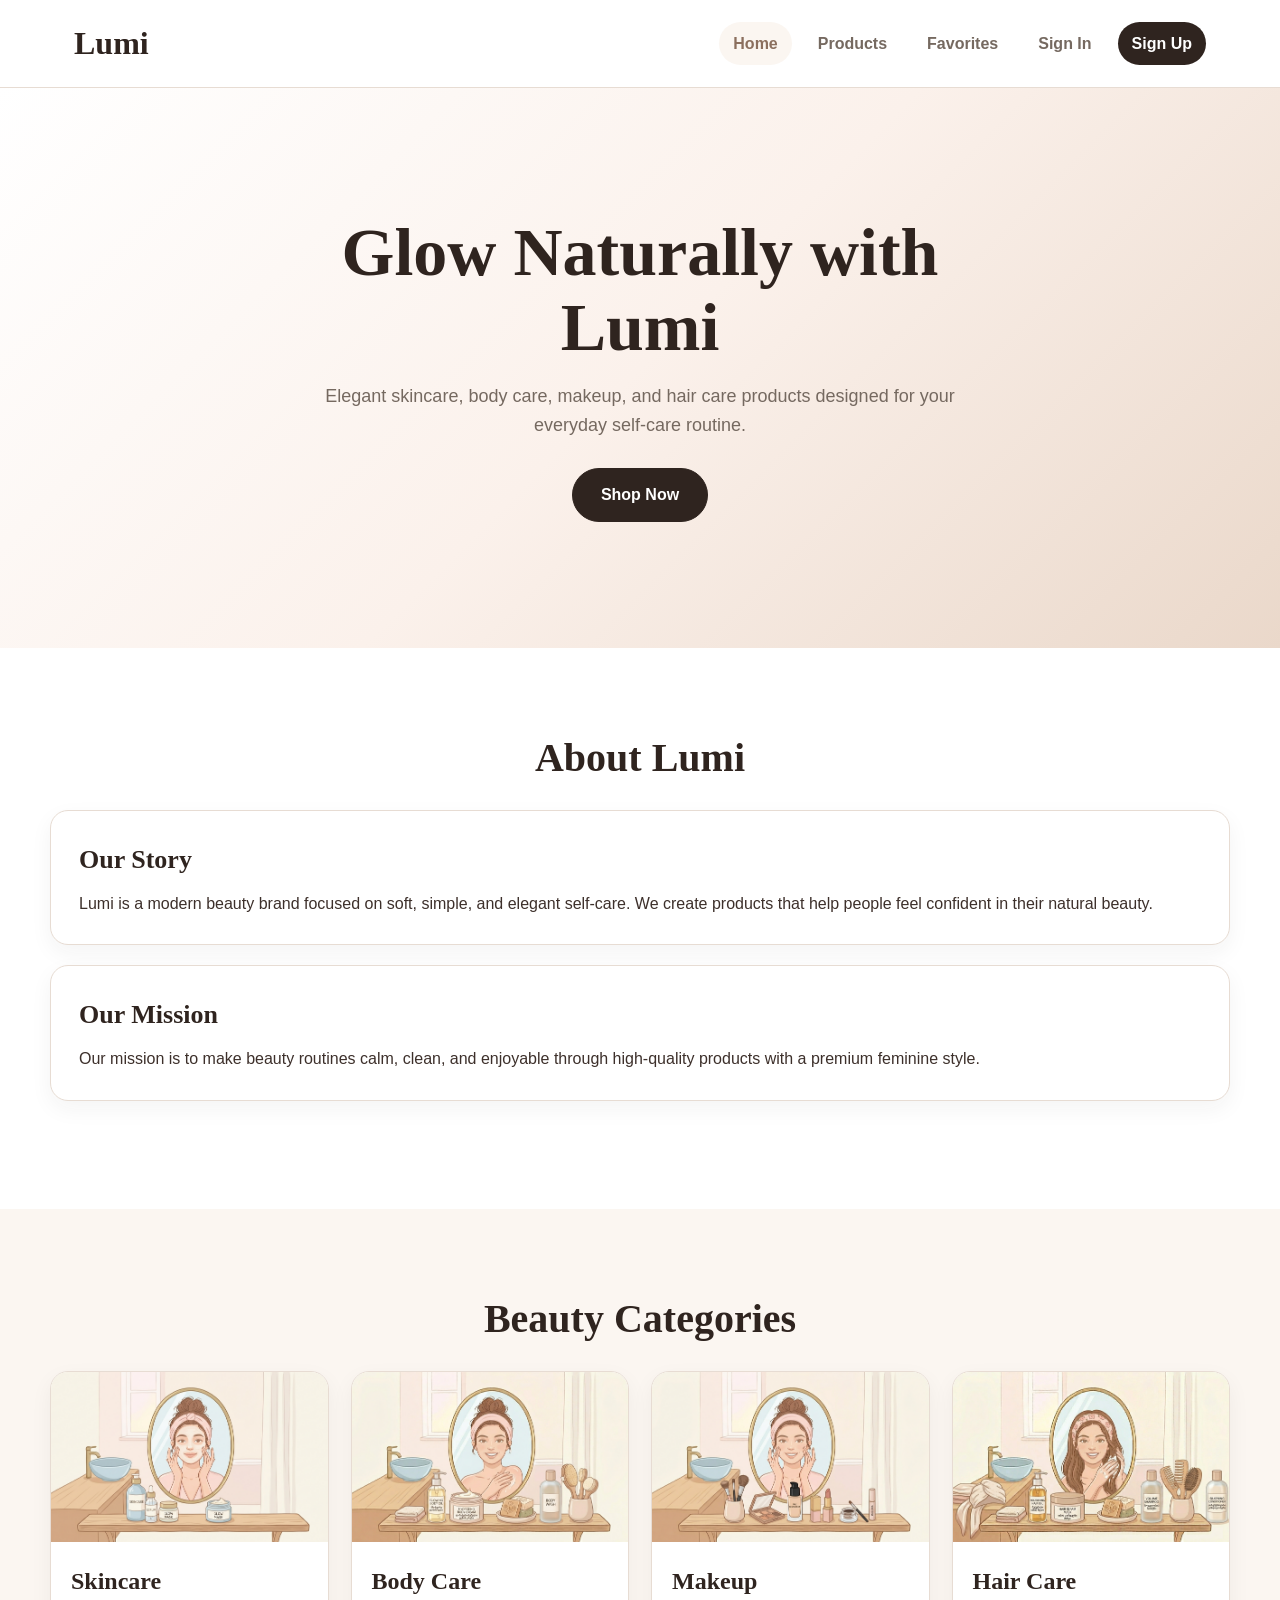
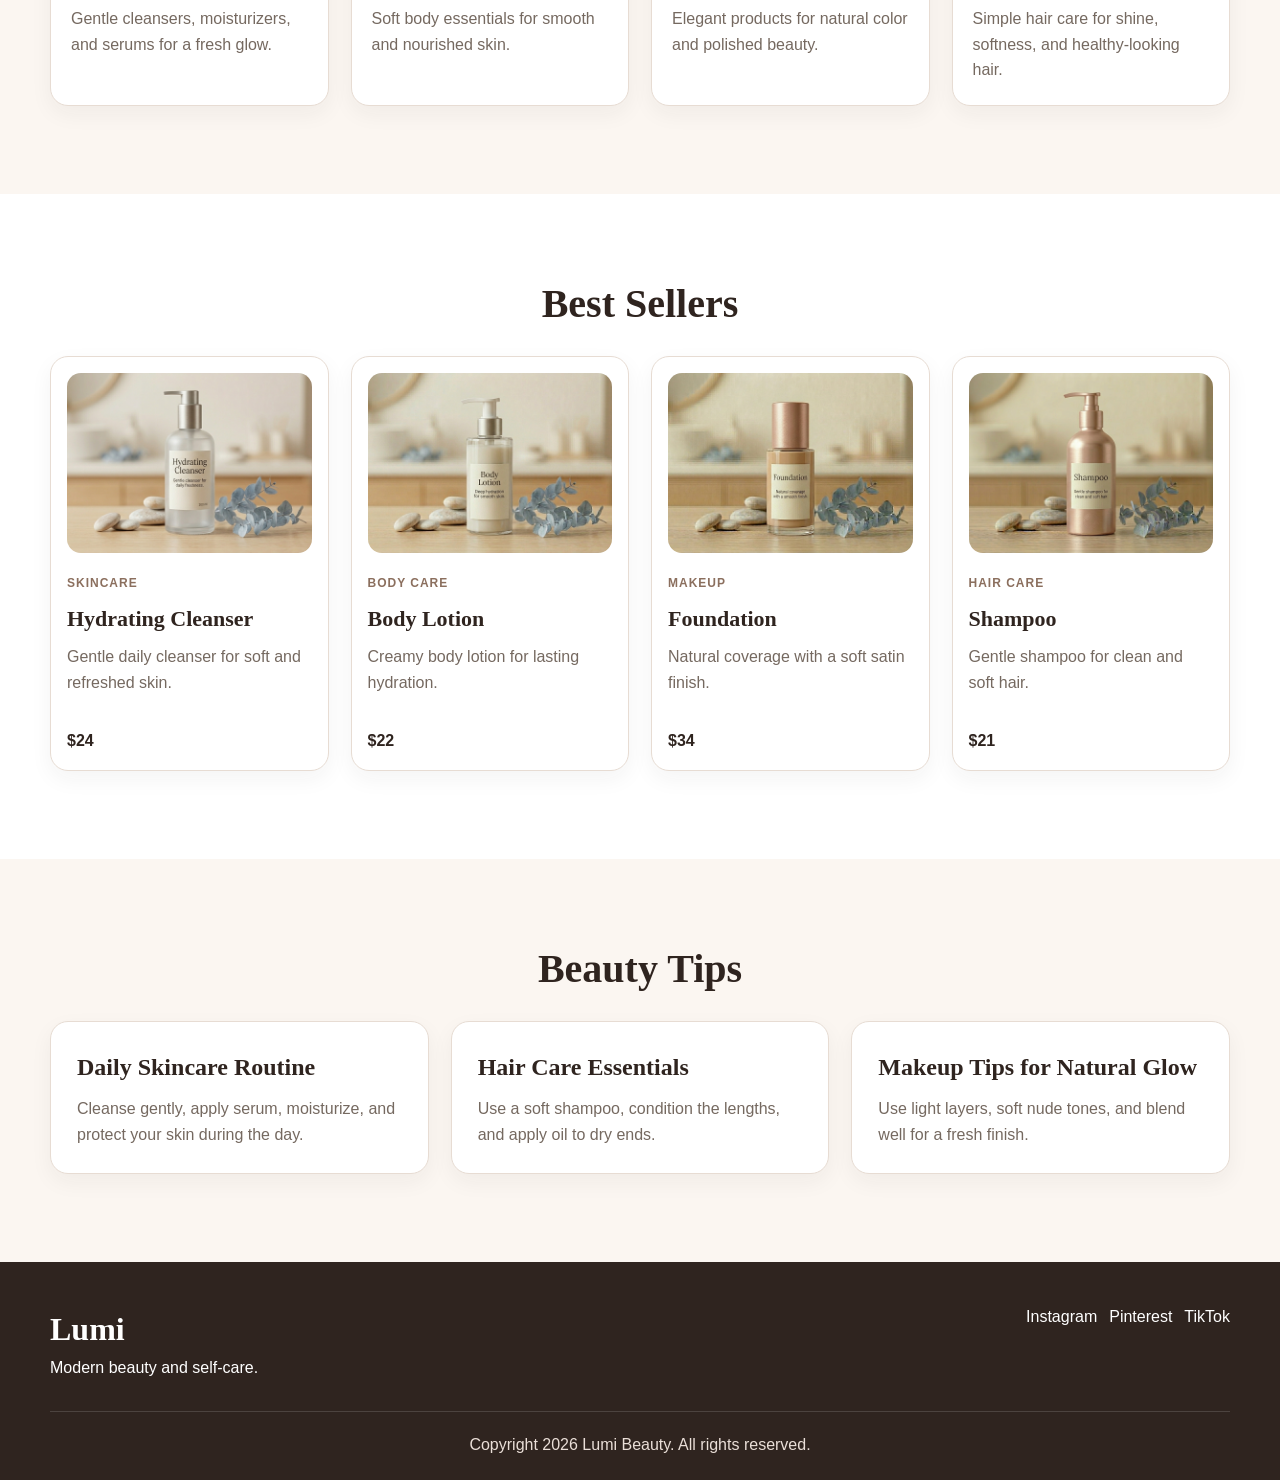
==== commit 87977345: "remove contact page, update project files" ====
--- a/index.html
+++ b/index.html
@@ -5,8 +5,14 @@
   <meta name="viewport" content="width=device-width, initial-scale=1.0">
   <title>Lumi Beauty | Home</title>
   <link rel="stylesheet" href="css/style.css">
+  <script type="module" src="js/index.js"></script>
 </head>
 <body>
+
+  <!--  SITE HEADER 
+       Sticky navigation bar shown on every page.
+       Logo on the left, nav links on the right.
+       "Home" is marked active with nav__link--active.        -->
   <header class="site-header">
     <nav class="nav">
       <a class="nav__logo" href="index.html">Lumi</a>
@@ -14,7 +20,6 @@
         <li><a class="nav__link nav__link--active" href="index.html">Home</a></li>
         <li><a class="nav__link" href="products.html">Products</a></li>
         <li><a class="nav__link" href="favorites.html">Favorites</a></li>
-        <li><a class="nav__link" href="contact.html">Contact</a></li>
         <li><a class="nav__link" href="signin.html">Sign In</a></li>
         <li><a class="nav__link nav__link--button" href="signup.html">Sign Up</a></li>
       </ul>
@@ -22,6 +27,8 @@
   </header>
 
   <main>
+
+    <!--  HERO SECTION   -->
     <section class="hero">
       <div class="hero__content">
         <h1 class="hero__title">Glow Naturally with Lumi</h1>
@@ -30,6 +37,7 @@
       </div>
     </section>
 
+    <!--  ABOUT SECTION  -->
     <section class="section about">
       <div class="section__inner">
         <h2 class="section__title">About Lumi</h2>
@@ -44,6 +52,7 @@
       </div>
     </section>
 
+    <!-- BEAUTY CATEGORIES SECTION    -->
     <section class="section section--soft">
       <div class="section__inner">
         <h2 class="section__title">Beauty Categories</h2>
@@ -64,17 +73,19 @@
             <h3 class="category-card__title">Body Care</h3>
             <p class="category-card__text">Soft body essentials for smooth and nourished skin.</p>
           </article>
+
           <article class="category-card">
             <div class="category-card__image">
               <img src="assets/makeup.png" alt="makeup category image">
-                </div>
+            </div>
             <h3 class="category-card__title">Makeup</h3>
             <p class="category-card__text">Elegant products for natural color and polished beauty.</p>
           </article>
+
           <article class="category-card">
             <div class="category-card__image">
               <img src="assets/haircare.png" alt="hair care category image">
-              </div>
+            </div>
             <h3 class="category-card__title">Hair Care</h3>
             <p class="category-card__text">Simple hair care for shine, softness, and healthy-looking hair.</p>
           </article>
@@ -82,11 +93,14 @@
       </div>
     </section>
 
+    <!--  BEST SELLERS SECTION -->
     <section class="section">
       <div class="section__inner">
         <h2 class="section__title">Best Sellers</h2>
 
+       
         <div class="product-grid product-grid--home">
+
           <article class="product-card">
             <div class="product-card__image">
               <img src="assets/skincare1.png" alt="Hydrating Cleanser image">
@@ -96,7 +110,7 @@
             <p class="product-card__text">Gentle daily cleanser for soft and refreshed skin.</p>
             <p class="product-card__price">$24</p>
           </article>
-          
+
           <article class="product-card">
             <div class="product-card__image">
               <img src="assets/bodycare1.png" alt="Body Lotion image">
@@ -106,7 +120,7 @@
             <p class="product-card__text">Creamy body lotion for lasting hydration.</p>
             <p class="product-card__price">$22</p>
           </article>
-          
+
           <article class="product-card">
             <div class="product-card__image">
               <img src="assets/makeup1.png" alt="Foundation image">
@@ -116,7 +130,7 @@
             <p class="product-card__text">Natural coverage with a soft satin finish.</p>
             <p class="product-card__price">$34</p>
           </article>
-         
+
           <article class="product-card">
             <div class="product-card__image">
               <img src="assets/haircare1.png" alt="Shampoo image">
@@ -126,48 +140,58 @@
             <p class="product-card__text">Gentle shampoo for clean and soft hair.</p>
             <p class="product-card__price">$21</p>
           </article>
-          
+
         </div>
       </div>
     </section>
 
+    <!--  BEAUTY TIPS SECTION   -->
     <section class="section section--soft">
+
       <div class="section__inner">
         <h2 class="section__title">Beauty Tips</h2>
         <div class="tip-grid">
+
           <article class="tip-card">
             <h3>Daily Skincare Routine</h3>
             <p>Cleanse gently, apply serum, moisturize, and protect your skin during the day.</p>
           </article>
+
           <article class="tip-card">
             <h3>Hair Care Essentials</h3>
             <p>Use a soft shampoo, condition the lengths, and apply oil to dry ends.</p>
           </article>
+
           <article class="tip-card">
             <h3>Makeup Tips for Natural Glow</h3>
             <p>Use light layers, soft nude tones, and blend well for a fresh finish.</p>
           </article>
+
         </div>
       </div>
     </section>
+
   </main>
 
+  <!--  FOOTER   -->
   <footer class="footer">
     <div class="footer__inner">
+      
       <div>
         <h2 class="footer__logo">Lumi</h2>
         <p>Modern beauty and self-care.</p>
       </div>
-     
-      
-        <div class="footer__social">
-          <a href="https://instagram.com" target="_blank">Instagram</a>
-          <a href="https://pinterest.com" target="_blank">Pinterest</a>
-          <a href="https://tiktok.com" target="_blank">TikTok</a>
-        </div>
+
+      <div class="footer__social">
+        <a href="https://instagram.com" target="_blank">Instagram</a>
+        <a href="https://pinterest.com" target="_blank">Pinterest</a>
+        <a href="https://tiktok.com" target="_blank">TikTok</a>
       </div>
+
     </div>
+
     <p class="footer__copy">Copyright 2026 Lumi Beauty. All rights reserved.</p>
   </footer>
+
 </body>
 </html>
--- a/css/style.css
+++ b/css/style.css
@@ -1,3 +1,10 @@
+/* 
+   STYLE.CSS - Global stylesheet for Lumi Beauty website.
+   All pages use this file for the same colors, spacing, cards, forms, and layout.
+*/
+
+/* ── CSS Custom Properties ───────────────────────────────
+   Main colors and reusable values for the whole website. */
 :root {
   --primary-color: #8b6f5e;
   --secondary-color: #ead8ca;
@@ -13,16 +20,21 @@
   --transition: 0.3s ease;
 }
 
+/* ── Reset ───────────────────────────────────────────────
+   Removes default browser spacing and keeps sizing easier to control. */
 * {
   box-sizing: border-box;
   margin: 0;
   padding: 0;
 }
 
+/* Smooth scrolling for anchor links. */
 html {
   scroll-behavior: smooth;
 }
 
+/* ── Base Body Styles ────────────────────────────────────
+   Default font, background, text color, and line height. */
 body {
   background: var(--light-color);
   color: var(--text-color);
@@ -30,17 +42,21 @@
   line-height: 1.6;
 }
 
+/* Removes default underline from links. */
 a {
   color: inherit;
   text-decoration: none;
 }
 
+/* Form elements use the same font as the page. */
 button,
 input,
 select {
   font: inherit;
 }
 
+/* ── Site Header ─────────────────────────────────────────
+   Sticky navigation bar shown on every page. */
 .site-header {
   background: var(--light-color);
   border-bottom: 1px solid var(--border-color);
@@ -49,6 +65,7 @@
   z-index: 10;
 }
 
+/* Navigation layout with logo on the left and links on the right. */
 .nav {
   align-items: center;
   display: flex;
@@ -58,6 +75,7 @@
   padding: 18px var(--spacing);
 }
 
+/* Shared logo style for header and footer. */
 .nav__logo,
 .footer__logo {
   color: var(--dark-color);
@@ -66,6 +84,7 @@
   font-weight: 700;
 }
 
+/* Navigation links arranged in a row. */
 .nav__list {
   align-items: center;
   display: flex;
@@ -73,6 +92,7 @@
   list-style: none;
 }
 
+/* Default navigation link style. */
 .nav__link {
   border-radius: 999px;
   color: var(--muted-color);
@@ -82,12 +102,14 @@
   transition: var(--transition);
 }
 
+/* Active and hover state for navigation links. */
 .nav__link:hover,
 .nav__link--active {
   background: var(--soft-color);
   color: var(--primary-color);
 }
 
+/* Sign Up link styled like a button. */
 .nav__link--button {
   background: var(--dark-color);
   color: var(--light-color);
@@ -98,6 +120,8 @@
   color: var(--light-color);
 }
 
+/* ── Hero Section ────────────────────────────────────────
+   Main homepage banner with centered content. */
 .hero {
   align-items: center;
   background: linear-gradient(135deg, #ffffff, #fbf1eb, #ead8ca);
@@ -112,6 +136,7 @@
   max-width: 760px;
 }
 
+/* Shared heading style. */
 .hero__title,
 .page-hero__title,
 .section__title,
@@ -133,6 +158,8 @@
   max-width: 650px;
 }
 
+/* ── Buttons ─────────────────────────────────────────────
+   Base button style and button variants. */
 .button {
   border: 1px solid var(--dark-color);
   border-radius: 999px;
@@ -172,6 +199,8 @@
   color: var(--light-color);
 }
 
+/* ── Content Sections ────────────────────────────────────
+   Generic section spacing used across the website. */
 .section {
   padding: 72px var(--spacing);
 }
@@ -191,6 +220,8 @@
   text-align: center;
 }
 
+/* ── Card Base Styles ────────────────────────────────────
+   Shared card style for about, category, product, tip, and auth cards. */
 .about__card,
 .category-card,
 .product-card,
@@ -214,6 +245,8 @@
   margin-bottom: 10px;
 }
 
+/* ── Category Grid ───────────────────────────────────────
+   Home page category cards: Skincare, Body Care, Makeup, Hair Care. */
 .category-grid {
   display: grid;
   gap: 22px;
@@ -234,6 +267,15 @@
   transform: translateY(-6px);
 }
 
+/* ── Active Card ─────────────────────────────────────────
+   Applied by JavaScript (index.js) on mouseenter for the home page
+   best sellers grid. Mirrors the hover effect so the JS event has
+   a real visual result. */
+.product-card.active-card {
+  box-shadow: var(--shadow);
+  transform: translateY(-6px);
+}
+
 .category-card__image,
 .product-card__image {
   align-items: center;
@@ -264,6 +306,8 @@
   padding: 0 20px 22px;
 }
 
+/* ── Product Grid ────────────────────────────────────────
+   Used for API products, Favorites page products, and Best Sellers. */
 .product-grid {
   display: grid;
   gap: 22px;
@@ -286,10 +330,10 @@
 
 .product-card__image img,
 .category-card__image img {
-  width: 100%;
+  display: block;
   height: 100%;
   object-fit: cover;
-  display: block;
+  width: 100%;
 }
 
 .product-card__category {
@@ -318,6 +362,37 @@
   margin-top: 12px;
 }
 
+/* ── Product Tools ───────────────────────────────────────
+   Search input added for the JavaScript/API products page. */
+.product-tools {
+  max-width: 520px;
+  margin-bottom: 28px;
+  margin-top: 24px;
+}
+
+/* ── JavaScript Messages ─────────────────────────────────
+   Messages added by JS for loading, errors, and form feedback. */
+.message {
+  font-weight: 600;
+  padding: 16px;
+  text-align: center;
+}
+
+.form-message {
+  font-weight: 600;
+  margin-top: 12px;
+}
+
+.form-message.success {
+  color: green;
+}
+
+.form-message.error {
+  color: red;
+}
+
+/* ── Tip Grid ────────────────────────────────────────────
+   Home page beauty tips section. */
 .tip-grid {
   display: grid;
   gap: 22px;
@@ -337,6 +412,8 @@
   color: var(--muted-color);
 }
 
+/* ── Page Hero ───────────────────────────────────────────
+   Inner page banner for Products, Favorites, and Contact pages. */
 .page-hero {
   background: var(--soft-color);
   padding: 72px var(--spacing);
@@ -353,36 +430,10 @@
   font-size: 18px;
 }
 
-.category-nav {
-  align-items: center;
-  background: var(--light-color);
-  border-bottom: 1px solid var(--border-color);
-  display: flex;
-  flex-wrap: wrap;
-  gap: 12px;
-  justify-content: center;
-  padding: 18px var(--spacing);
-}
-
-.category-nav__link {
-  border: 1px solid var(--border-color);
-  border-radius: 999px;
-  color: var(--primary-color);
-  font-weight: 700;
-  padding: 9px 16px;
-  transition: var(--transition);
-}
-
-.category-nav__link:hover {
-  background: var(--primary-color);
-  color: var(--light-color);
-}
-
-.form-field__textarea {
-  resize: vertical;
-  min-height: 130px;
-}
-
+
+
+/* ── Auth Pages ──────────────────────────────────────────
+   Sign In, Sign Up, and Contact page form layout. */
 .auth {
   align-items: center;
   background: linear-gradient(135deg, #ffffff, #fbf3ed);
@@ -461,6 +512,8 @@
   font-weight: 700;
 }
 
+/* ── Footer ──────────────────────────────────────────────
+   Shared footer with logo, social links, and copyright text. */
 .footer {
   background: var(--dark-color);
   color: var(--light-color);
@@ -504,6 +557,8 @@
   text-align: center;
 }
 
+/* ── Responsive: Mobile ──────────────────────────────────
+   Stacks navigation, footer, and grids on small screens. */
 @media (max-width: 600px) {
   :root {
     --spacing: 18px;
@@ -536,6 +591,8 @@
   }
 }
 
+/* ── Responsive: Desktop ─────────────────────────────────
+   Adds more vertical spacing on larger screens. */
 @media (min-width: 1024px) {
   .section {
     padding-bottom: 88px;
